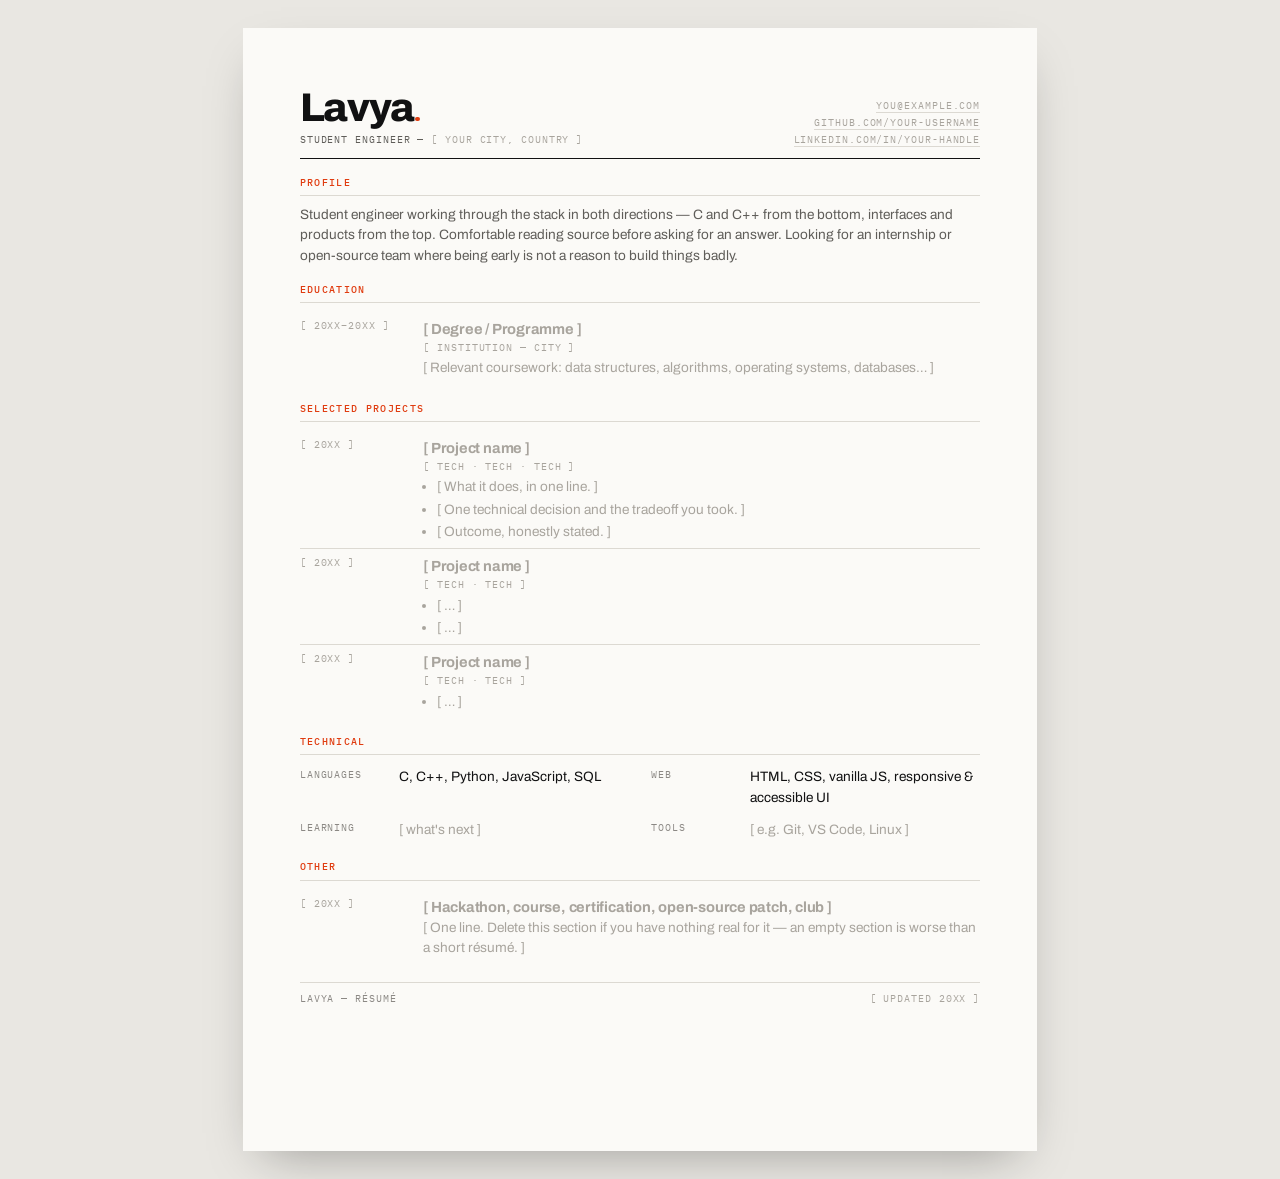
==== assets/resume.html @ 6ed0d533 "Replace portfolio with new "specimen sheet" design Swaps the previous multi-stylesheet site for a ha" ====
<!doctype html>
<html lang="en">
<head>
<meta charset="utf-8">
<meta name="viewport" content="width=device-width, initial-scale=1">
<title>Lavya — Résumé</title>
<meta name="robots" content="noindex">
<link rel="icon" href="data:image/svg+xml,%3Csvg xmlns='http://www.w3.org/2000/svg' viewBox='0 0 32 32'%3E%3Crect width='32' height='32' fill='%230B0B0C'/%3E%3Cpath d='M9 7v18h13' stroke='%23EFEDE8' stroke-width='3.2' fill='none'/%3E%3Ccircle cx='24.5' cy='23.5' r='2.6' fill='%23FF4A1C'/%3E%3C/svg%3E">
<link rel="preconnect" href="https://fonts.googleapis.com">
<link rel="preconnect" href="https://fonts.gstatic.com" crossorigin>
<link rel="stylesheet" href="https://fonts.googleapis.com/css2?family=Archivo:wght@500;700;800&family=IBM+Plex+Mono:wght@400;500&display=swap">
<style>
  /* One page. Print to PDF with Ctrl/Cmd-P, margins "None", background graphics on. */
  :root{
    --ink:#111112; --dim:#5f5d59; --faint:#8b8884;
    --rule:#dcd9d2; --signal:#E03C10; --paper:#FBFAF7;
    --sans:'Archivo','Helvetica Neue',Arial,sans-serif;
    --mono:'IBM Plex Mono',ui-monospace,Menlo,Consolas,monospace;
  }
  *{box-sizing:border-box;margin:0}
  body{
    background:#e9e7e2; color:var(--ink); font-family:var(--sans);
    font-size:10.2pt; line-height:1.5; padding:28px 16px;
    -webkit-font-smoothing:antialiased;
  }
  .sheet{
    width:210mm; min-height:297mm; margin:0 auto; padding:16mm 15mm;
    background:var(--paper); box-shadow:0 20px 50px -20px rgba(0,0,0,.35);
  }
  .mono{font-family:var(--mono);font-size:7.6pt;letter-spacing:.09em;text-transform:uppercase}
  a{color:inherit;text-decoration:none;border-bottom:1px solid var(--rule)}
  a:hover{color:var(--signal);border-color:var(--signal)}

  header{display:flex;align-items:flex-end;justify-content:space-between;gap:20px;
         padding-bottom:10px;border-bottom:1.5px solid var(--ink)}
  h1{font-size:30pt;font-weight:800;letter-spacing:-.035em;line-height:1}
  h1 i{display:inline-block;width:.11em;height:.11em;margin-left:.04em;border-radius:50%;background:var(--signal);font-style:normal}
  .role{color:var(--dim);margin-top:4px}
  .contact{text-align:right;color:var(--dim);display:grid;gap:2px}

  section{margin-top:16px}
  h2{font-family:var(--mono);font-size:7.6pt;font-weight:500;letter-spacing:.13em;
     text-transform:uppercase;color:var(--signal);padding-bottom:5px;
     border-bottom:1px solid var(--rule);margin-bottom:9px}

  .row{display:grid;grid-template-columns:30mm 1fr;gap:10px;padding:6px 0}
  .row + .row{border-top:1px solid var(--rule)}
  .when{color:var(--faint)}
  h3{font-size:11pt;font-weight:700;letter-spacing:-.015em}
  .meta{color:var(--faint);margin-bottom:3px}
  ul{padding-left:14px;margin-top:3px;color:var(--dim)}
  li{margin-top:2px}
  p{color:var(--dim)}

  .grid2{display:grid;grid-template-columns:1fr 1fr;gap:6px 22px}
  .kv{display:grid;grid-template-columns:24mm 1fr;gap:8px;padding:3px 0}
  .kv dt{color:var(--faint);font-family:var(--mono);font-size:7.6pt;letter-spacing:.09em;text-transform:uppercase}

  .slot{color:#a8a49d}
  footer{margin-top:18px;padding-top:8px;border-top:1px solid var(--rule);
         display:flex;justify-content:space-between;color:var(--faint)}

  @media print{
    body{background:none;padding:0}
    .sheet{box-shadow:none;width:auto;min-height:0;padding:12mm 13mm}
    @page{size:A4;margin:0}
  }
  @media (max-width:760px){
    .sheet{width:100%;padding:22px 18px}
    header{flex-direction:column;align-items:flex-start}
    .contact{text-align:left}
    .row{grid-template-columns:1fr;gap:2px}
    .grid2{grid-template-columns:1fr}
  }
</style>
</head>
<body>
<main class="sheet">

  <header>
    <div>
      <h1>Lavya<i></i></h1>
      <p class="role mono">Student Engineer — <span class="slot">[ your city, country ]</span></p>
    </div>
    <div class="contact mono">
      <span><a href="mailto:you@example.com" class="slot">you@example.com</a></span>
      <span><a href="https://github.com/your-username" class="slot">github.com/your-username</a></span>
      <span><a href="https://linkedin.com/in/your-handle" class="slot">linkedin.com/in/your-handle</a></span>
    </div>
  </header>

  <section>
    <h2>Profile</h2>
    <p>
      Student engineer working through the stack in both directions — C and C++ from the
      bottom, interfaces and products from the top. Comfortable reading source before asking
      for an answer. Looking for an internship or open-source team where being early is not
      a reason to build things badly.
    </p>
  </section>

  <section>
    <h2>Education</h2>
    <div class="row">
      <span class="when mono slot">[ 20XX–20XX ]</span>
      <div>
        <h3 class="slot">[ Degree / Programme ]</h3>
        <p class="meta mono slot">[ Institution — City ]</p>
        <p class="slot">[ Relevant coursework: data structures, algorithms, operating systems, databases… ]</p>
      </div>
    </div>
  </section>

  <section>
    <h2>Selected Projects</h2>

    <div class="row">
      <span class="when mono slot">[ 20XX ]</span>
      <div>
        <h3 class="slot">[ Project name ]</h3>
        <p class="meta mono slot">[ Tech · Tech · Tech ]</p>
        <ul>
          <li class="slot">[ What it does, in one line. ]</li>
          <li class="slot">[ One technical decision and the tradeoff you took. ]</li>
          <li class="slot">[ Outcome, honestly stated. ]</li>
        </ul>
      </div>
    </div>

    <div class="row">
      <span class="when mono slot">[ 20XX ]</span>
      <div>
        <h3 class="slot">[ Project name ]</h3>
        <p class="meta mono slot">[ Tech · Tech ]</p>
        <ul>
          <li class="slot">[ … ]</li>
          <li class="slot">[ … ]</li>
        </ul>
      </div>
    </div>

    <div class="row">
      <span class="when mono slot">[ 20XX ]</span>
      <div>
        <h3 class="slot">[ Project name ]</h3>
        <p class="meta mono slot">[ Tech · Tech ]</p>
        <ul>
          <li class="slot">[ … ]</li>
        </ul>
      </div>
    </div>
  </section>

  <section>
    <h2>Technical</h2>
    <div class="grid2">
      <dl class="kv"><dt>Languages</dt><dd>C, C++, Python, JavaScript, SQL</dd></dl>
      <dl class="kv"><dt>Web</dt><dd>HTML, CSS, vanilla JS, responsive &amp; accessible UI</dd></dl>
      <dl class="kv"><dt>Learning</dt><dd class="slot">[ what's next ]</dd></dl>
      <dl class="kv"><dt>Tools</dt><dd class="slot">[ e.g. Git, VS Code, Linux ]</dd></dl>
    </div>
  </section>

  <section>
    <h2>Other</h2>
    <div class="row">
      <span class="when mono slot">[ 20XX ]</span>
      <div>
        <h3 class="slot">[ Hackathon, course, certification, open-source patch, club ]</h3>
        <p class="slot">[ One line. Delete this section if you have nothing real for it — an empty section is worse than a short résumé. ]</p>
      </div>
    </div>
  </section>

  <footer class="mono">
    <span>Lavya — Résumé</span>
    <span class="slot">[ updated 20XX ]</span>
  </footer>

</main>
</body>
</html>
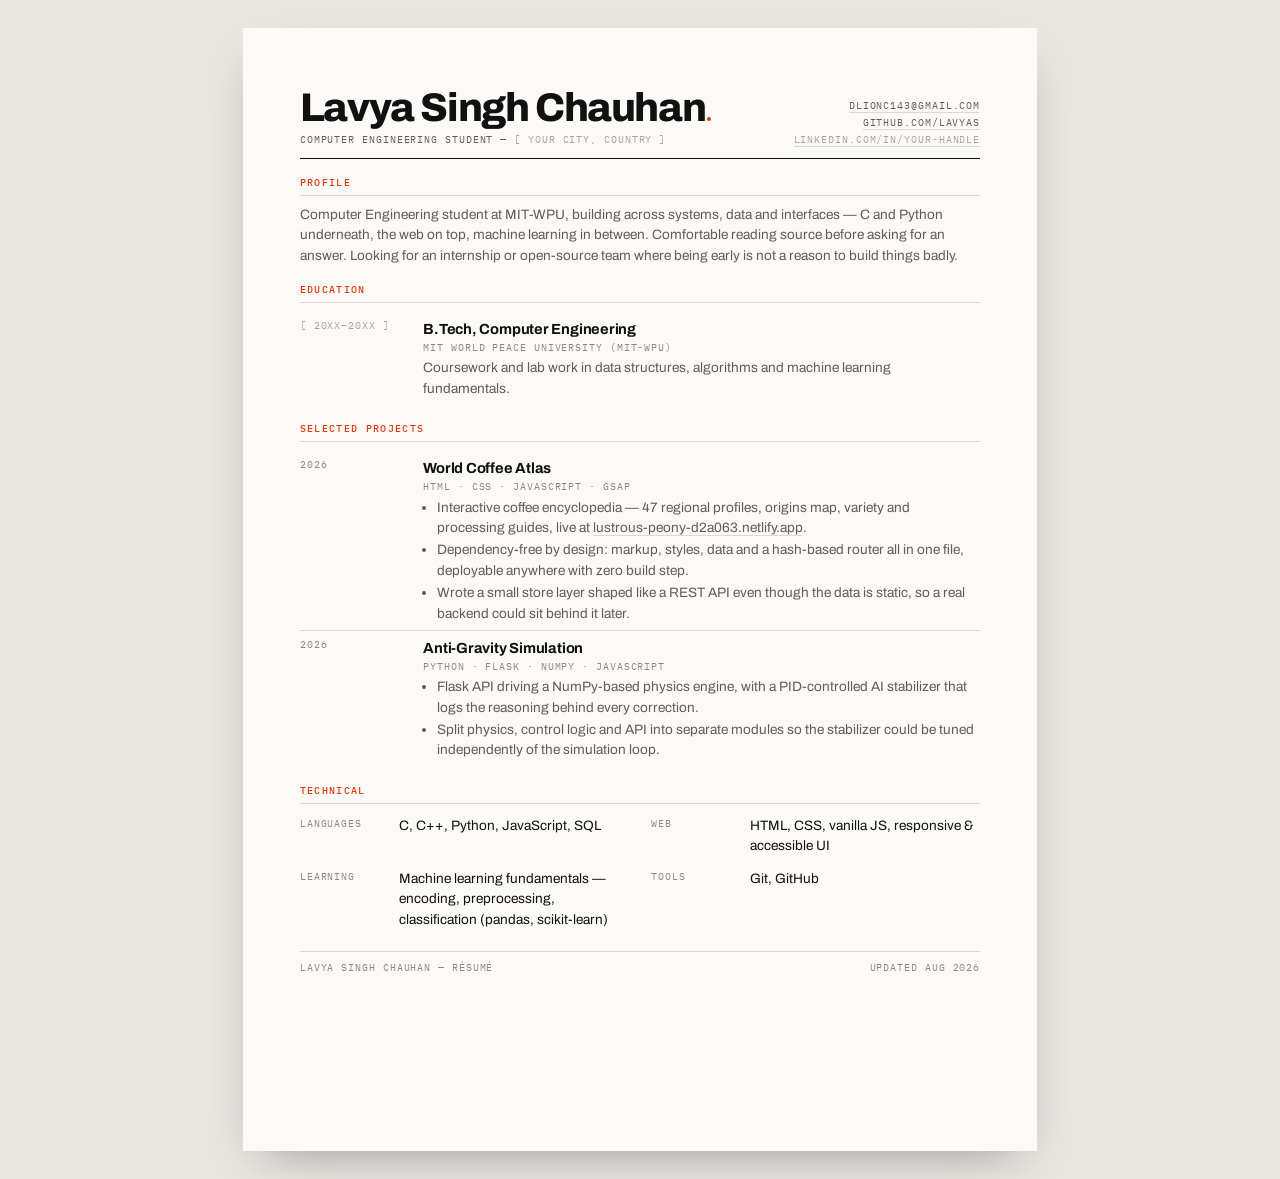
==== commit 568865db: "Update portfolio content with real identity and projects Content-only update — no design, layout or " ====
--- a/assets/resume.html
+++ b/assets/resume.html
@@ -3,7 +3,7 @@
 <head>
 <meta charset="utf-8">
 <meta name="viewport" content="width=device-width, initial-scale=1">
-<title>Lavya — Résumé</title>
+<title>Lavya Singh Chauhan — Résumé</title>
 <meta name="robots" content="noindex">
 <link rel="icon" href="data:image/svg+xml,%3Csvg xmlns='http://www.w3.org/2000/svg' viewBox='0 0 32 32'%3E%3Crect width='32' height='32' fill='%230B0B0C'/%3E%3Cpath d='M9 7v18h13' stroke='%23EFEDE8' stroke-width='3.2' fill='none'/%3E%3Ccircle cx='24.5' cy='23.5' r='2.6' fill='%23FF4A1C'/%3E%3C/svg%3E">
 <link rel="preconnect" href="https://fonts.googleapis.com">
@@ -79,12 +79,12 @@
 
   <header>
     <div>
-      <h1>Lavya<i></i></h1>
-      <p class="role mono">Student Engineer — <span class="slot">[ your city, country ]</span></p>
+      <h1>Lavya Singh Chauhan<i></i></h1>
+      <p class="role mono">Computer Engineering Student — <span class="slot">[ your city, country ]</span></p>
     </div>
     <div class="contact mono">
-      <span><a href="mailto:you@example.com" class="slot">you@example.com</a></span>
-      <span><a href="https://github.com/your-username" class="slot">github.com/your-username</a></span>
+      <span><a href="mailto:dlionc143@gmail.com">dlionc143@gmail.com</a></span>
+      <span><a href="https://github.com/LavyaS">github.com/LavyaS</a></span>
       <span><a href="https://linkedin.com/in/your-handle" class="slot">linkedin.com/in/your-handle</a></span>
     </div>
   </header>
@@ -92,10 +92,10 @@
   <section>
     <h2>Profile</h2>
     <p>
-      Student engineer working through the stack in both directions — C and C++ from the
-      bottom, interfaces and products from the top. Comfortable reading source before asking
-      for an answer. Looking for an internship or open-source team where being early is not
-      a reason to build things badly.
+      Computer Engineering student at MIT-WPU, building across systems, data and interfaces —
+      C and Python underneath, the web on top, machine learning in between. Comfortable
+      reading source before asking for an answer. Looking for an internship or open-source
+      team where being early is not a reason to build things badly.
     </p>
   </section>
 
@@ -104,9 +104,9 @@
     <div class="row">
       <span class="when mono slot">[ 20XX–20XX ]</span>
       <div>
-        <h3 class="slot">[ Degree / Programme ]</h3>
-        <p class="meta mono slot">[ Institution — City ]</p>
-        <p class="slot">[ Relevant coursework: data structures, algorithms, operating systems, databases… ]</p>
+        <h3>B.Tech, Computer Engineering</h3>
+        <p class="meta mono">MIT World Peace University (MIT-WPU)</p>
+        <p>Coursework and lab work in data structures, algorithms and machine learning fundamentals.</p>
       </div>
     </div>
   </section>
@@ -115,37 +115,26 @@
     <h2>Selected Projects</h2>
 
     <div class="row">
-      <span class="when mono slot">[ 20XX ]</span>
+      <span class="when mono">2026</span>
       <div>
-        <h3 class="slot">[ Project name ]</h3>
-        <p class="meta mono slot">[ Tech · Tech · Tech ]</p>
+        <h3>World Coffee Atlas</h3>
+        <p class="meta mono">HTML &middot; CSS &middot; JavaScript &middot; GSAP</p>
         <ul>
-          <li class="slot">[ What it does, in one line. ]</li>
-          <li class="slot">[ One technical decision and the tradeoff you took. ]</li>
-          <li class="slot">[ Outcome, honestly stated. ]</li>
+          <li>Interactive coffee encyclopedia — 47 regional profiles, origins map, variety and processing guides, live at <a href="https://lustrous-peony-d2a063.netlify.app/">lustrous-peony-d2a063.netlify.app</a>.</li>
+          <li>Dependency-free by design: markup, styles, data and a hash-based router all in one file, deployable anywhere with zero build step.</li>
+          <li>Wrote a small store layer shaped like a REST API even though the data is static, so a real backend could sit behind it later.</li>
         </ul>
       </div>
     </div>
 
     <div class="row">
-      <span class="when mono slot">[ 20XX ]</span>
+      <span class="when mono">2026</span>
       <div>
-        <h3 class="slot">[ Project name ]</h3>
-        <p class="meta mono slot">[ Tech · Tech ]</p>
+        <h3>Anti-Gravity Simulation</h3>
+        <p class="meta mono">Python &middot; Flask &middot; NumPy &middot; JavaScript</p>
         <ul>
-          <li class="slot">[ … ]</li>
-          <li class="slot">[ … ]</li>
-        </ul>
-      </div>
-    </div>
-
-    <div class="row">
-      <span class="when mono slot">[ 20XX ]</span>
-      <div>
-        <h3 class="slot">[ Project name ]</h3>
-        <p class="meta mono slot">[ Tech · Tech ]</p>
-        <ul>
-          <li class="slot">[ … ]</li>
+          <li>Flask API driving a NumPy-based physics engine, with a PID-controlled AI stabilizer that logs the reasoning behind every correction.</li>
+          <li>Split physics, control logic and API into separate modules so the stabilizer could be tuned independently of the simulation loop.</li>
         </ul>
       </div>
     </div>
@@ -156,25 +145,14 @@
     <div class="grid2">
       <dl class="kv"><dt>Languages</dt><dd>C, C++, Python, JavaScript, SQL</dd></dl>
       <dl class="kv"><dt>Web</dt><dd>HTML, CSS, vanilla JS, responsive &amp; accessible UI</dd></dl>
-      <dl class="kv"><dt>Learning</dt><dd class="slot">[ what's next ]</dd></dl>
-      <dl class="kv"><dt>Tools</dt><dd class="slot">[ e.g. Git, VS Code, Linux ]</dd></dl>
+      <dl class="kv"><dt>Learning</dt><dd>Machine learning fundamentals — encoding, preprocessing, classification (pandas, scikit-learn)</dd></dl>
+      <dl class="kv"><dt>Tools</dt><dd>Git, GitHub</dd></dl>
     </div>
   </section>
 
-  <section>
-    <h2>Other</h2>
-    <div class="row">
-      <span class="when mono slot">[ 20XX ]</span>
-      <div>
-        <h3 class="slot">[ Hackathon, course, certification, open-source patch, club ]</h3>
-        <p class="slot">[ One line. Delete this section if you have nothing real for it — an empty section is worse than a short résumé. ]</p>
-      </div>
-    </div>
-  </section>
-
-  <footer class="mono">
-    <span>Lavya — Résumé</span>
-    <span class="slot">[ updated 20XX ]</span>
+<footer class="mono">
+    <span>Lavya Singh Chauhan — Résumé</span>
+    <span>Updated Aug 2026</span>
   </footer>
 
 </main>
